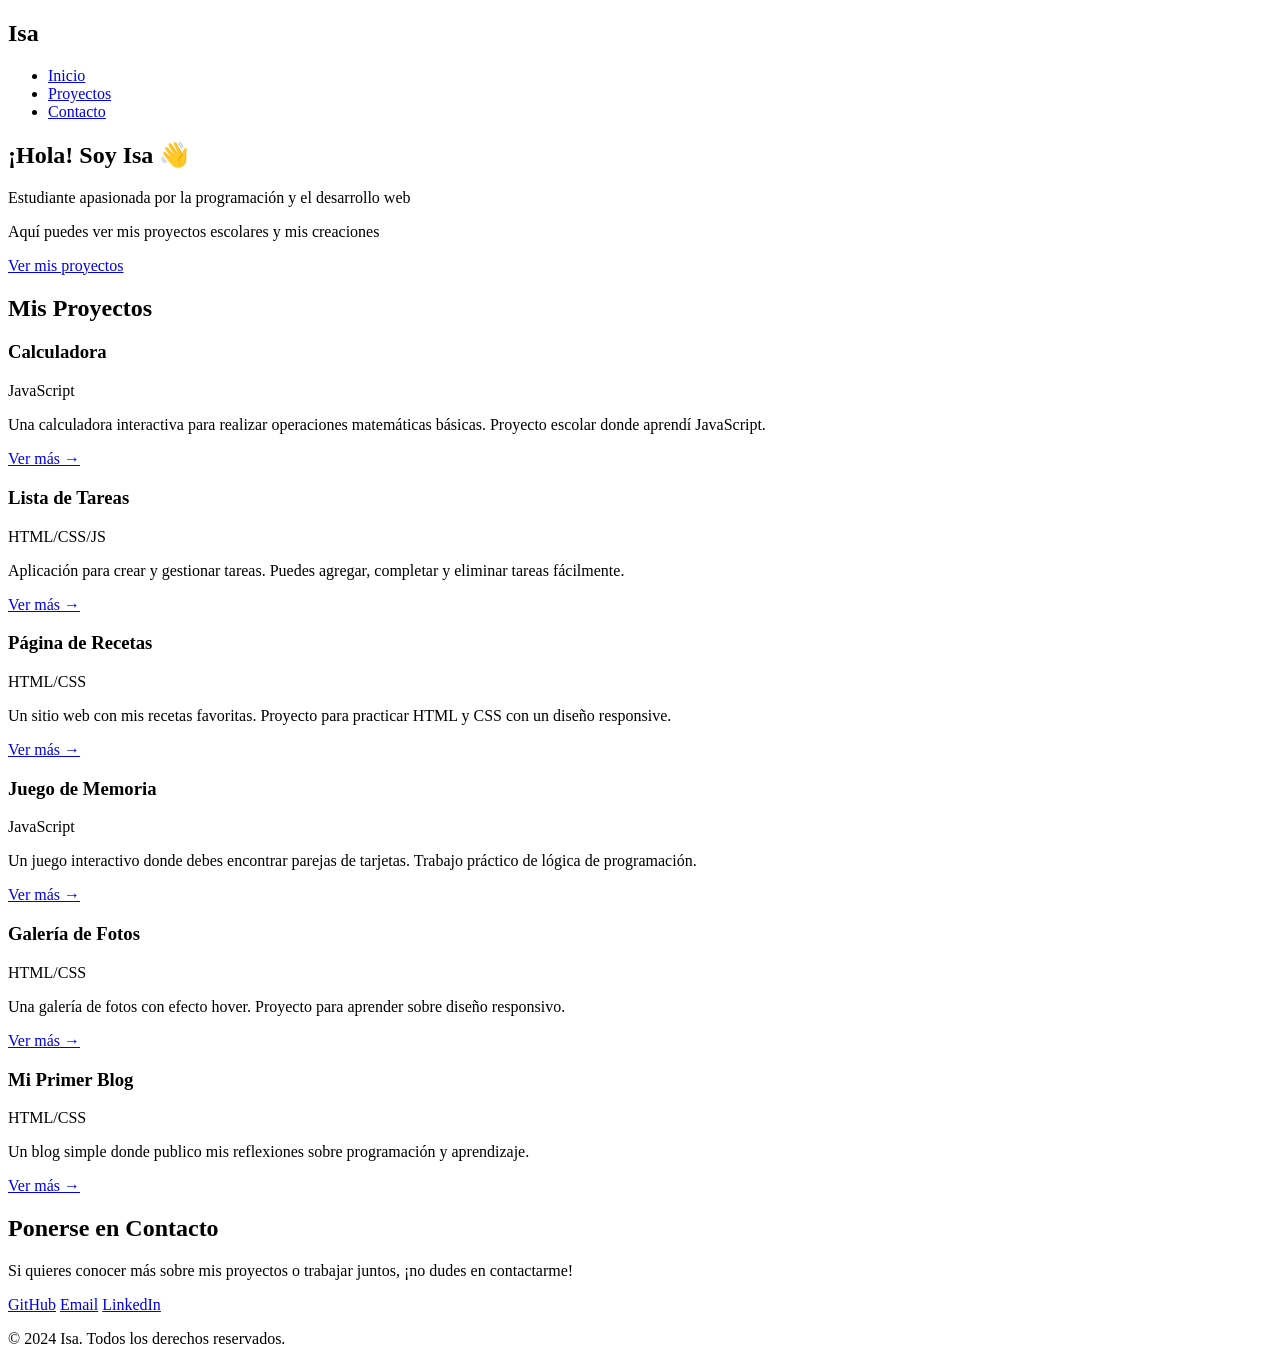
==== index.html @ b8b223f0 "Crear página principal del portafolio" ====
<!DOCTYPE html>
<html lang="es">
<head>
    <meta charset="UTF-8">
    <meta name="viewport" content="width=device-width, initial-scale=1.0">
    <title>Portafolio de Isa</title>
    <link rel="stylesheet" href="style.css">
</head>
<body>
    <!-- Navegación -->
    <nav class="navbar">
        <div class="container">
            <h1 class="logo">Isa</h1>
            <ul class="nav-links">
                <li><a href="#inicio">Inicio</a></li>
                <li><a href="#proyectos">Proyectos</a></li>
                <li><a href="#contacto">Contacto</a></li>
            </ul>
        </div>
    </nav>

    <!-- Sección de Inicio -->
    <section id="inicio" class="hero">
        <div class="container">
            <div class="hero-content">
                <h1>¡Hola! Soy Isa 👋</h1>
                <p>Estudiante apasionada por la programación y el desarrollo web</p>
                <p class="subtitle">Aquí puedes ver mis proyectos escolares y mis creaciones</p>
                <a href="#proyectos" class="btn">Ver mis proyectos</a>
            </div>
        </div>
    </section>

    <!-- Sección de Proyectos -->
    <section id="proyectos" class="proyectos">
        <div class="container">
            <h2>Mis Proyectos</h2>
            
            <div class="proyectos-grid">
                <!-- Proyecto 1 -->
                <div class="proyecto-card">
                    <div class="proyecto-header">
                        <h3>Calculadora</h3>
                        <span class="tag">JavaScript</span>
                    </div>
                    <p>Una calculadora interactiva para realizar operaciones matemáticas básicas. Proyecto escolar donde aprendí JavaScript.</p>
                    <div class="proyecto-footer">
                        <a href="#" class="link">Ver más →</a>
                    </div>
                </div>

                <!-- Proyecto 2 -->
                <div class="proyecto-card">
                    <div class="proyecto-header">
                        <h3>Lista de Tareas</h3>
                        <span class="tag">HTML/CSS/JS</span>
                    </div>
                    <p>Aplicación para crear y gestionar tareas. Puedes agregar, completar y eliminar tareas fácilmente.</p>
                    <div class="proyecto-footer">
                        <a href="#" class="link">Ver más →</a>
                    </div>
                </div>

                <!-- Proyecto 3 -->
                <div class="proyecto-card">
                    <div class="proyecto-header">
                        <h3>Página de Recetas</h3>
                        <span class="tag">HTML/CSS</span>
                    </div>
                    <p>Un sitio web con mis recetas favoritas. Proyecto para practicar HTML y CSS con un diseño responsive.</p>
                    <div class="proyecto-footer">
                        <a href="#" class="link">Ver más →</a>
                    </div>
                </div>

                <!-- Proyecto 4 -->
                <div class="proyecto-card">
                    <div class="proyecto-header">
                        <h3>Juego de Memoria</h3>
                        <span class="tag">JavaScript</span>
                    </div>
                    <p>Un juego interactivo donde debes encontrar parejas de tarjetas. Trabajo práctico de lógica de programación.</p>
                    <div class="proyecto-footer">
                        <a href="#" class="link">Ver más →</a>
                    </div>
                </div>

                <!-- Proyecto 5 -->
                <div class="proyecto-card">
                    <div class="proyecto-header">
                        <h3>Galería de Fotos</h3>
                        <span class="tag">HTML/CSS</span>
                    </div>
                    <p>Una galería de fotos con efecto hover. Proyecto para aprender sobre diseño responsivo.</p>
                    <div class="proyecto-footer">
                        <a href="#" class="link">Ver más →</a>
                    </div>
                </div>

                <!-- Proyecto 6 -->
                <div class="proyecto-card">
                    <div class="proyecto-header">
                        <h3>Mi Primer Blog</h3>
                        <span class="tag">HTML/CSS</span>
                    </div>
                    <p>Un blog simple donde publico mis reflexiones sobre programación y aprendizaje.</p>
                    <div class="proyecto-footer">
                        <a href="#" class="link">Ver más →</a>
                    </div>
                </div>
            </div>
        </div>
    </section>

    <!-- Sección de Contacto -->
    <section id="contacto" class="contacto">
        <div class="container">
            <h2>Ponerse en Contacto</h2>
            <p>Si quieres conocer más sobre mis proyectos o trabajar juntos, ¡no dudes en contactarme!</p>
            
            <div class="contacto-links">
                <a href="https://github.com/imchabela123-gif" class="contacto-btn" target="_blank">GitHub</a>
                <a href="mailto:tu-email@example.com" class="contacto-btn">Email</a>
                <a href="#" class="contacto-btn">LinkedIn</a>
            </div>
        </div>
    </section>

    <!-- Footer -->
    <footer class="footer">
        <div class="container">
            <p>&copy; 2024 Isa. Todos los derechos reservados.</p>
        </div>
    </footer>
</body>
</html>
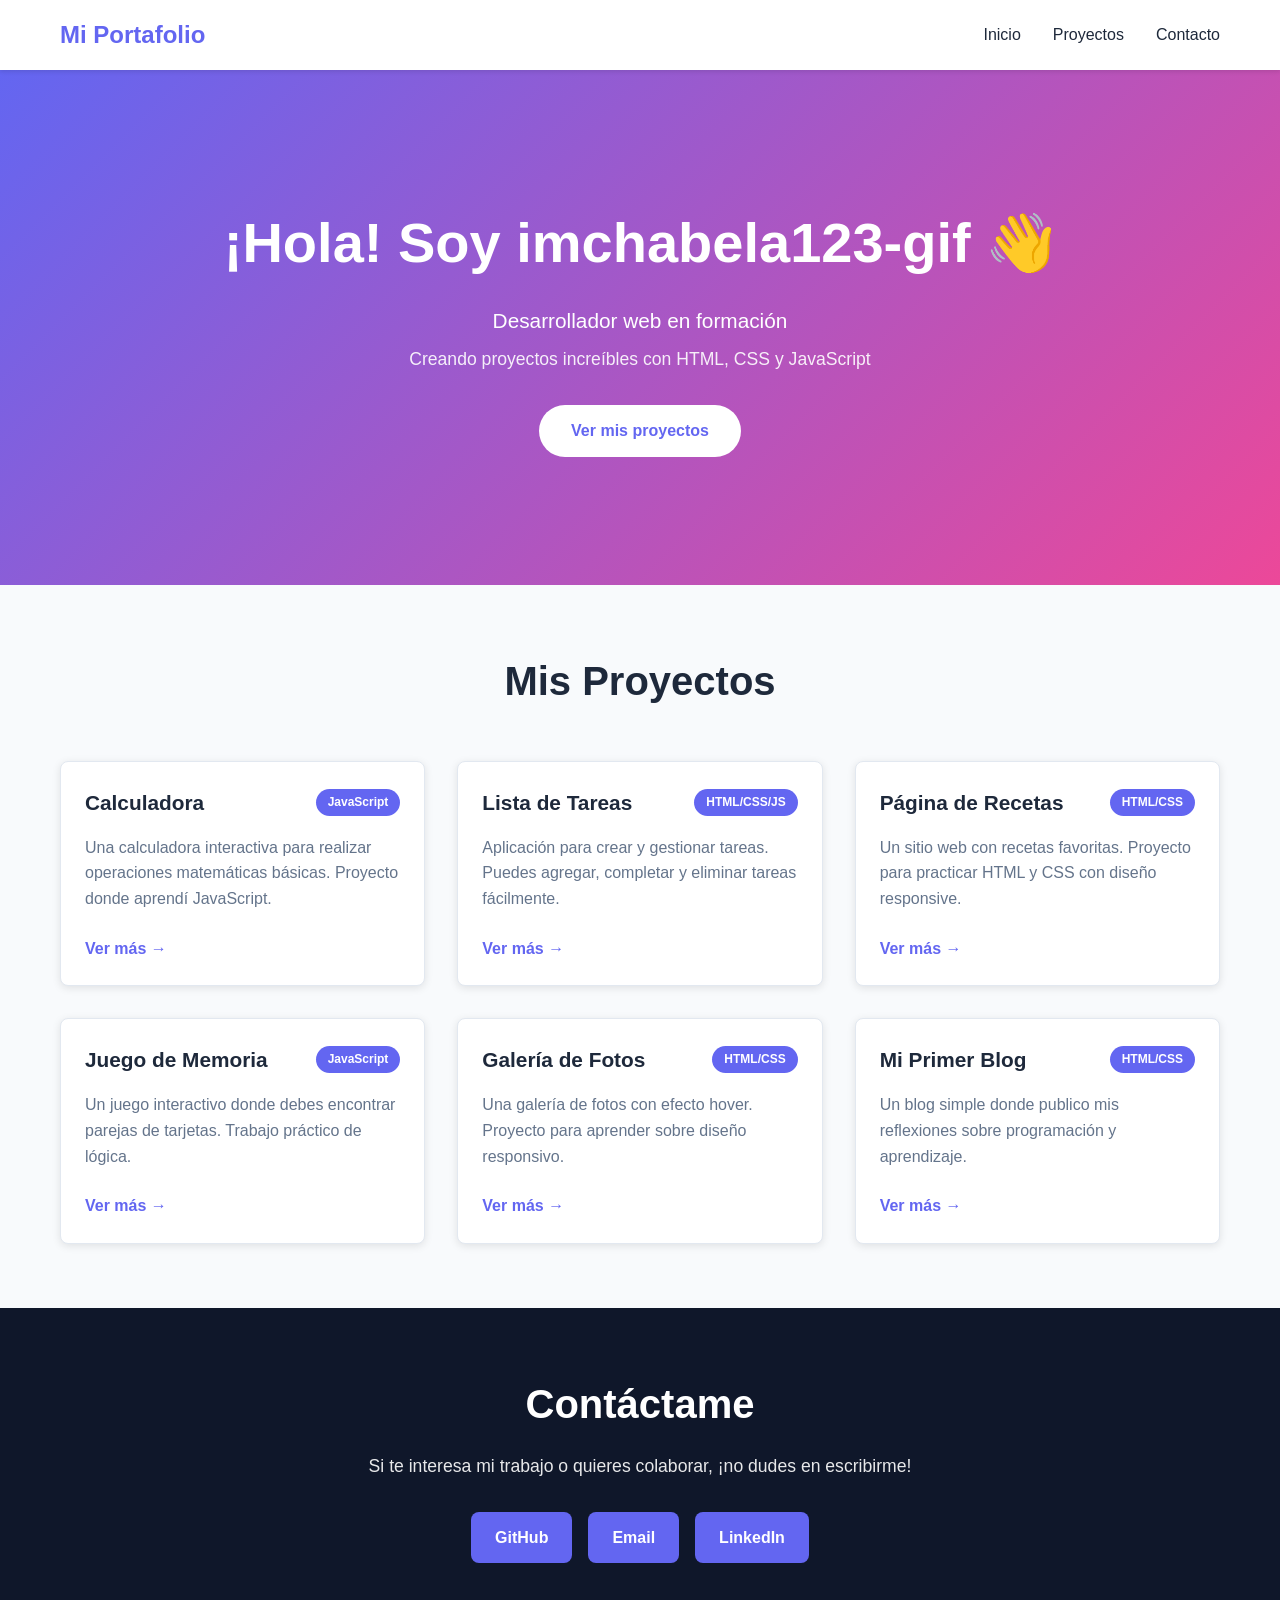
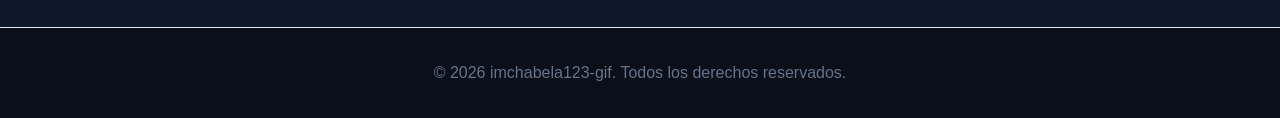
==== commit 9b76d6a0: "Crear index.html con estilos integrados" ====
--- a/index.html
+++ b/index.html
@@ -3,15 +3,287 @@
 <head>
     <meta charset="UTF-8">
     <meta name="viewport" content="width=device-width, initial-scale=1.0">
-    <title>Portafolio de Isa</title>
-    <link rel="stylesheet" href="style.css">
+    <title>Mi Portafolio - imchabela123-gif</title>
+    <style>
+        * {
+            margin: 0;
+            padding: 0;
+            box-sizing: border-box;
+        }
+
+        body {
+            font-family: 'Segoe UI', Tahoma, Geneva, Verdana, sans-serif;
+            line-height: 1.6;
+            color: #1e293b;
+        }
+
+        .container {
+            max-width: 1200px;
+            margin: 0 auto;
+            padding: 0 20px;
+        }
+
+        /* Navegación */
+        nav {
+            background: white;
+            padding: 1rem 0;
+            position: sticky;
+            top: 0;
+            box-shadow: 0 2px 4px rgba(0,0,0,0.1);
+            z-index: 100;
+        }
+
+        nav .container {
+            display: flex;
+            justify-content: space-between;
+            align-items: center;
+        }
+
+        .logo {
+            font-size: 1.5rem;
+            font-weight: bold;
+            color: #6366f1;
+        }
+
+        nav ul {
+            display: flex;
+            list-style: none;
+            gap: 2rem;
+        }
+
+        nav a {
+            text-decoration: none;
+            color: #1e293b;
+            font-weight: 500;
+            transition: color 0.3s;
+        }
+
+        nav a:hover {
+            color: #6366f1;
+        }
+
+        /* Hero */
+        .hero {
+            background: linear-gradient(135deg, #6366f1, #ec4899);
+            color: white;
+            padding: 8rem 0;
+            text-align: center;
+        }
+
+        .hero h1 {
+            font-size: 3.5rem;
+            margin-bottom: 1rem;
+        }
+
+        .hero p {
+            font-size: 1.3rem;
+            margin-bottom: 0.5rem;
+        }
+
+        .hero .subtitle {
+            font-size: 1.1rem;
+            opacity: 0.9;
+            margin-bottom: 2rem;
+        }
+
+        .btn {
+            display: inline-block;
+            background: white;
+            color: #6366f1;
+            padding: 0.8rem 2rem;
+            border-radius: 50px;
+            text-decoration: none;
+            font-weight: bold;
+            transition: all 0.3s;
+        }
+
+        .btn:hover {
+            transform: translateY(-2px);
+            box-shadow: 0 6px 20px rgba(0,0,0,0.3);
+        }
+
+        /* Proyectos */
+        .projects {
+            padding: 4rem 0;
+            background: #f8fafc;
+        }
+
+        .projects h2 {
+            font-size: 2.5rem;
+            text-align: center;
+            margin-bottom: 3rem;
+            color: #1e293b;
+        }
+
+        .grid {
+            display: grid;
+            grid-template-columns: repeat(auto-fit, minmax(300px, 1fr));
+            gap: 2rem;
+        }
+
+        .card {
+            background: white;
+            border-radius: 8px;
+            padding: 1.5rem;
+            box-shadow: 0 2px 8px rgba(0,0,0,0.1);
+            border: 1px solid #e2e8f0;
+            transition: all 0.3s;
+        }
+
+        .card:hover {
+            transform: translateY(-5px);
+            box-shadow: 0 8px 16px rgba(0,0,0,0.15);
+        }
+
+        .card-header {
+            display: flex;
+            justify-content: space-between;
+            align-items: center;
+            margin-bottom: 1rem;
+        }
+
+        .card h3 {
+            font-size: 1.3rem;
+            color: #1e293b;
+        }
+
+        .tag {
+            background: #6366f1;
+            color: white;
+            padding: 0.25rem 0.75rem;
+            border-radius: 20px;
+            font-size: 0.75rem;
+            font-weight: bold;
+        }
+
+        .card p {
+            color: #64748b;
+            margin-bottom: 1.5rem;
+            line-height: 1.6;
+        }
+
+        .card a {
+            color: #6366f1;
+            text-decoration: none;
+            font-weight: bold;
+            transition: color 0.3s;
+        }
+
+        .card a:hover {
+            color: #ec4899;
+        }
+
+        /* Contacto */
+        .contact {
+            background: #0f172a;
+            color: white;
+            padding: 4rem 0;
+            text-align: center;
+        }
+
+        .contact h2 {
+            font-size: 2.5rem;
+            margin-bottom: 1rem;
+        }
+
+        .contact p {
+            font-size: 1.1rem;
+            margin-bottom: 2rem;
+            opacity: 0.9;
+        }
+
+        .contact-links {
+            display: flex;
+            justify-content: center;
+            gap: 1rem;
+            flex-wrap: wrap;
+        }
+
+        .contact-btn {
+            background: #6366f1;
+            color: white;
+            padding: 0.8rem 1.5rem;
+            border-radius: 8px;
+            text-decoration: none;
+            font-weight: bold;
+            transition: all 0.3s;
+        }
+
+        .contact-btn:hover {
+            background: #ec4899;
+            transform: translateY(-2px);
+        }
+
+        /* Footer */
+        footer {
+            background: #0a0f1a;
+            color: #64748b;
+            text-align: center;
+            padding: 2rem 0;
+            border-top: 1px solid #e2e8f0;
+        }
+
+        /* Responsive */
+        @media (max-width: 768px) {
+            nav ul {
+                gap: 1rem;
+                font-size: 0.9rem;
+            }
+
+            .hero h1 {
+                font-size: 2rem;
+            }
+
+            .hero p {
+                font-size: 1rem;
+            }
+
+            .projects h2,
+            .contact h2 {
+                font-size: 2rem;
+            }
+
+            .grid {
+                grid-template-columns: 1fr;
+            }
+
+            .contact-links {
+                flex-direction: column;
+            }
+
+            .contact-btn {
+                width: 100%;
+            }
+        }
+
+        @media (max-width: 480px) {
+            nav .container {
+                flex-direction: column;
+                gap: 1rem;
+            }
+
+            nav ul {
+                flex-direction: column;
+                gap: 0.5rem;
+                text-align: center;
+            }
+
+            .hero {
+                padding: 4rem 0;
+            }
+
+            .hero h1 {
+                font-size: 1.5rem;
+            }
+        }
+    </style>
 </head>
 <body>
     <!-- Navegación -->
-    <nav class="navbar">
-        <div class="container">
-            <h1 class="logo">Isa</h1>
-            <ul class="nav-links">
+    <nav>
+        <div class="container">
+            <div class="logo">Mi Portafolio</div>
+            <ul>
                 <li><a href="#inicio">Inicio</a></li>
                 <li><a href="#proyectos">Proyectos</a></li>
                 <li><a href="#contacto">Contacto</a></li>
@@ -19,118 +291,96 @@
         </div>
     </nav>
 
-    <!-- Sección de Inicio -->
+    <!-- Hero -->
     <section id="inicio" class="hero">
         <div class="container">
-            <div class="hero-content">
-                <h1>¡Hola! Soy Isa 👋</h1>
-                <p>Estudiante apasionada por la programación y el desarrollo web</p>
-                <p class="subtitle">Aquí puedes ver mis proyectos escolares y mis creaciones</p>
-                <a href="#proyectos" class="btn">Ver mis proyectos</a>
-            </div>
+            <h1>¡Hola! Soy imchabela123-gif 👋</h1>
+            <p>Desarrollador web en formación</p>
+            <p class="subtitle">Creando proyectos increíbles con HTML, CSS y JavaScript</p>
+            <a href="#proyectos" class="btn">Ver mis proyectos</a>
         </div>
     </section>
 
-    <!-- Sección de Proyectos -->
-    <section id="proyectos" class="proyectos">
+    <!-- Proyectos -->
+    <section id="proyectos" class="projects">
         <div class="container">
             <h2>Mis Proyectos</h2>
-            
-            <div class="proyectos-grid">
-                <!-- Proyecto 1 -->
-                <div class="proyecto-card">
-                    <div class="proyecto-header">
+            <div class="grid">
+                <div class="card">
+                    <div class="card-header">
                         <h3>Calculadora</h3>
                         <span class="tag">JavaScript</span>
                     </div>
-                    <p>Una calculadora interactiva para realizar operaciones matemáticas básicas. Proyecto escolar donde aprendí JavaScript.</p>
-                    <div class="proyecto-footer">
-                        <a href="#" class="link">Ver más →</a>
-                    </div>
-                </div>
-
-                <!-- Proyecto 2 -->
-                <div class="proyecto-card">
-                    <div class="proyecto-header">
+                    <p>Una calculadora interactiva para realizar operaciones matemáticas básicas. Proyecto donde aprendí JavaScript.</p>
+                    <a href="#">Ver más →</a>
+                </div>
+
+                <div class="card">
+                    <div class="card-header">
                         <h3>Lista de Tareas</h3>
                         <span class="tag">HTML/CSS/JS</span>
                     </div>
                     <p>Aplicación para crear y gestionar tareas. Puedes agregar, completar y eliminar tareas fácilmente.</p>
-                    <div class="proyecto-footer">
-                        <a href="#" class="link">Ver más →</a>
-                    </div>
-                </div>
-
-                <!-- Proyecto 3 -->
-                <div class="proyecto-card">
-                    <div class="proyecto-header">
+                    <a href="#">Ver más →</a>
+                </div>
+
+                <div class="card">
+                    <div class="card-header">
                         <h3>Página de Recetas</h3>
                         <span class="tag">HTML/CSS</span>
                     </div>
-                    <p>Un sitio web con mis recetas favoritas. Proyecto para practicar HTML y CSS con un diseño responsive.</p>
-                    <div class="proyecto-footer">
-                        <a href="#" class="link">Ver más →</a>
-                    </div>
-                </div>
-
-                <!-- Proyecto 4 -->
-                <div class="proyecto-card">
-                    <div class="proyecto-header">
+                    <p>Un sitio web con recetas favoritas. Proyecto para practicar HTML y CSS con diseño responsive.</p>
+                    <a href="#">Ver más →</a>
+                </div>
+
+                <div class="card">
+                    <div class="card-header">
                         <h3>Juego de Memoria</h3>
                         <span class="tag">JavaScript</span>
                     </div>
-                    <p>Un juego interactivo donde debes encontrar parejas de tarjetas. Trabajo práctico de lógica de programación.</p>
-                    <div class="proyecto-footer">
-                        <a href="#" class="link">Ver más →</a>
-                    </div>
-                </div>
-
-                <!-- Proyecto 5 -->
-                <div class="proyecto-card">
-                    <div class="proyecto-header">
+                    <p>Un juego interactivo donde debes encontrar parejas de tarjetas. Trabajo práctico de lógica.</p>
+                    <a href="#">Ver más →</a>
+                </div>
+
+                <div class="card">
+                    <div class="card-header">
                         <h3>Galería de Fotos</h3>
                         <span class="tag">HTML/CSS</span>
                     </div>
                     <p>Una galería de fotos con efecto hover. Proyecto para aprender sobre diseño responsivo.</p>
-                    <div class="proyecto-footer">
-                        <a href="#" class="link">Ver más →</a>
-                    </div>
-                </div>
-
-                <!-- Proyecto 6 -->
-                <div class="proyecto-card">
-                    <div class="proyecto-header">
+                    <a href="#">Ver más →</a>
+                </div>
+
+                <div class="card">
+                    <div class="card-header">
                         <h3>Mi Primer Blog</h3>
                         <span class="tag">HTML/CSS</span>
                     </div>
                     <p>Un blog simple donde publico mis reflexiones sobre programación y aprendizaje.</p>
-                    <div class="proyecto-footer">
-                        <a href="#" class="link">Ver más →</a>
-                    </div>
+                    <a href="#">Ver más →</a>
                 </div>
             </div>
         </div>
     </section>
 
-    <!-- Sección de Contacto -->
-    <section id="contacto" class="contacto">
-        <div class="container">
-            <h2>Ponerse en Contacto</h2>
-            <p>Si quieres conocer más sobre mis proyectos o trabajar juntos, ¡no dudes en contactarme!</p>
-            
-            <div class="contacto-links">
-                <a href="https://github.com/imchabela123-gif" class="contacto-btn" target="_blank">GitHub</a>
-                <a href="mailto:tu-email@example.com" class="contacto-btn">Email</a>
-                <a href="#" class="contacto-btn">LinkedIn</a>
+    <!-- Contacto -->
+    <section id="contacto" class="contact">
+        <div class="container">
+            <h2>Contáctame</h2>
+            <p>Si te interesa mi trabajo o quieres colaborar, ¡no dudes en escribirme!</p>
+            <div class="contact-links">
+                <a href="https://github.com/imchabela123-gif" target="_blank" class="contact-btn">GitHub</a>
+                <a href="mailto:tu-email@example.com" class="contact-btn">Email</a>
+                <a href="#" class="contact-btn">LinkedIn</a>
             </div>
         </div>
     </section>
 
     <!-- Footer -->
-    <footer class="footer">
-        <div class="container">
-            <p>&copy; 2024 Isa. Todos los derechos reservados.</p>
+    <footer>
+        <div class="container">
+            <p>&copy; 2026 imchabela123-gif. Todos los derechos reservados.</p>
         </div>
     </footer>
 </body>
-</html>+</html>
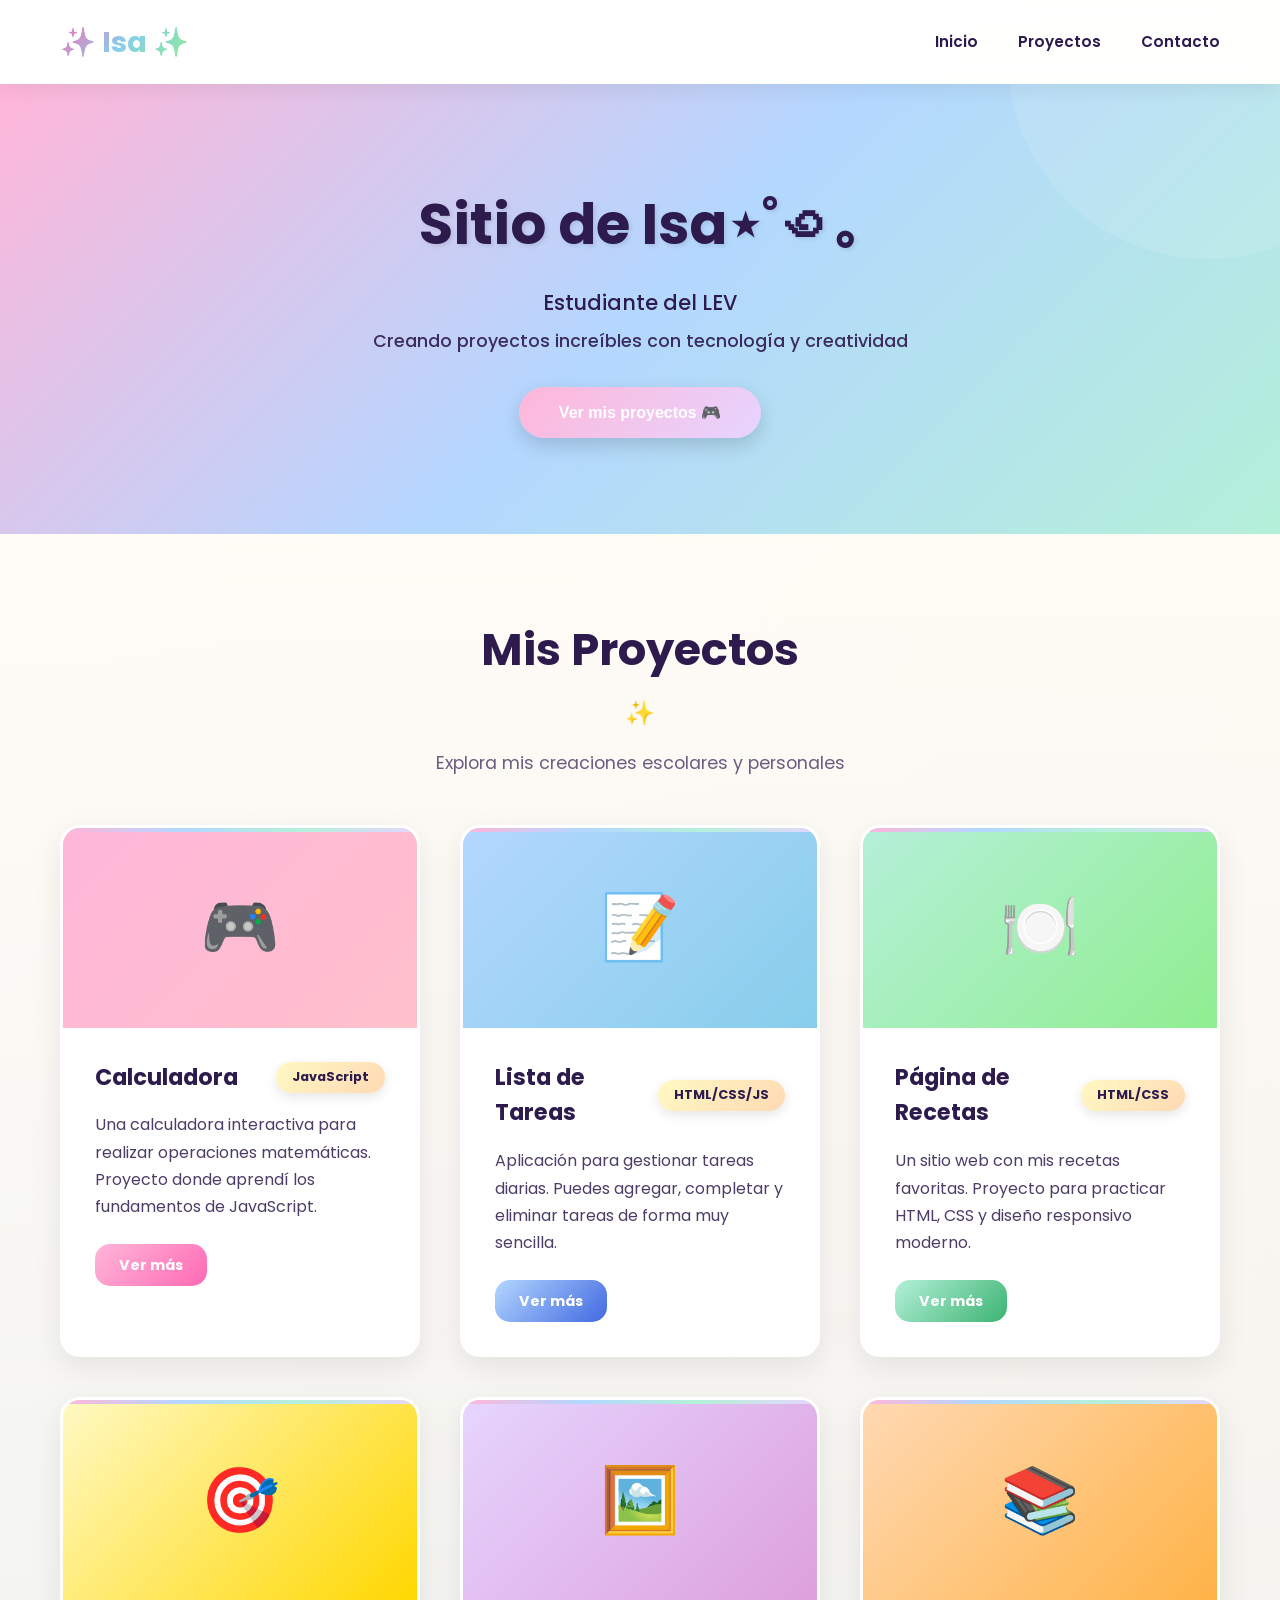
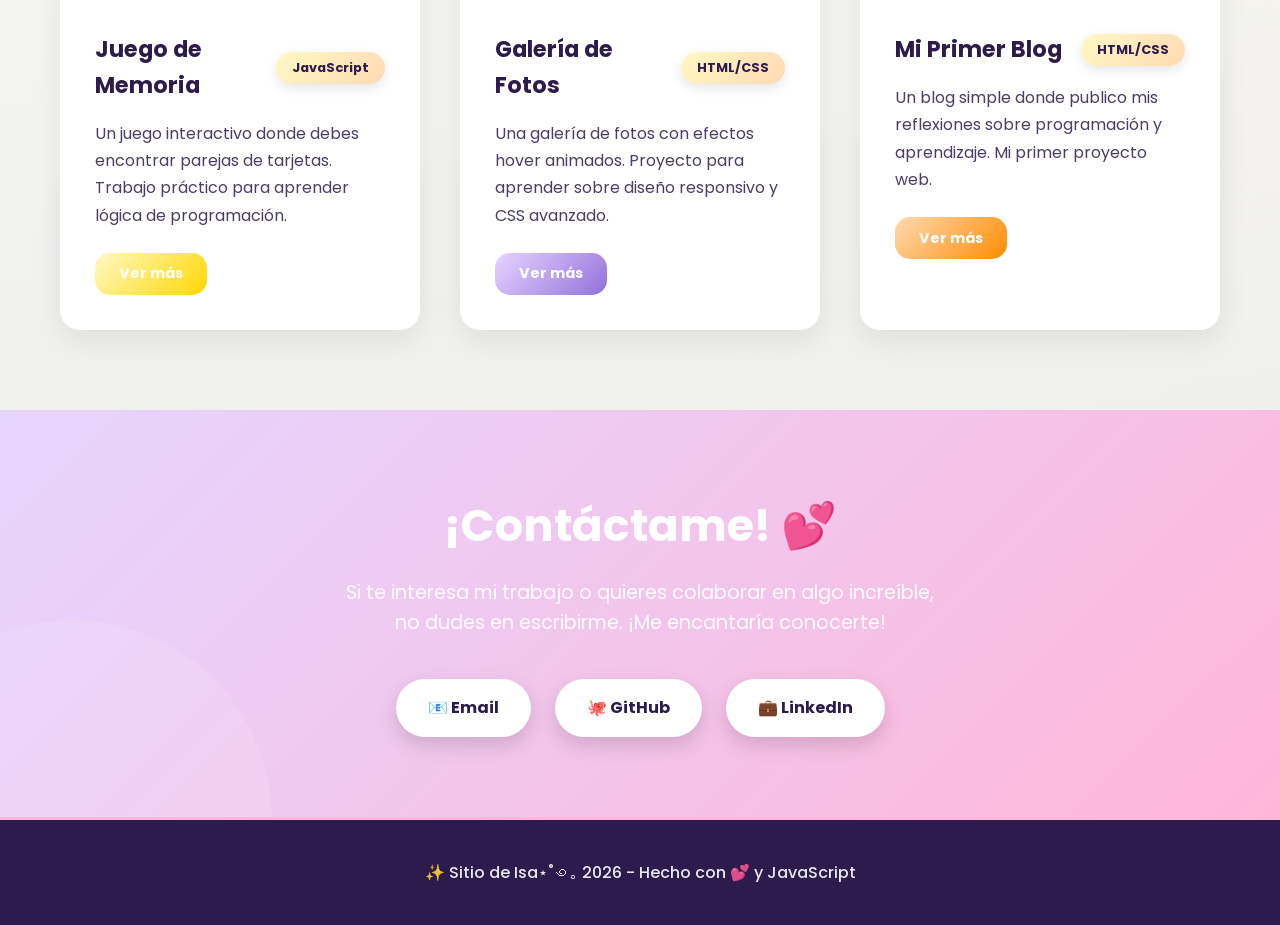
==== commit 456c6651: "Personalizar portafolio con colores pasteles, más interactividad y contenido de Isa" ====
--- a/index.html
+++ b/index.html
@@ -3,18 +3,33 @@
 <head>
     <meta charset="UTF-8">
     <meta name="viewport" content="width=device-width, initial-scale=1.0">
-    <title>Mi Portafolio - imchabela123-gif</title>
+    <title>Sitio de Isa⋆˚꩜｡</title>
     <style>
+        @import url('https://fonts.googleapis.com/css2?family=Poppins:wght@300;400;600;700&display=swap');
+
         * {
             margin: 0;
             padding: 0;
             box-sizing: border-box;
         }
 
+        :root {
+            --rose: #FFB6D9;
+            --blue: #B4D7FF;
+            --mint: #B4F0D9;
+            --yellow: #FFF9C4;
+            --lavender: #E6D5FF;
+            --peach: #FFD9B3;
+            --cream: #FFFAF0;
+            --dark: #2D1B4E;
+        }
+
         body {
-            font-family: 'Segoe UI', Tahoma, Geneva, Verdana, sans-serif;
+            font-family: 'Poppins', sans-serif;
             line-height: 1.6;
-            color: #1e293b;
+            color: var(--dark);
+            background: linear-gradient(135deg, var(--cream) 0%, #FFF5E6 100%);
+            overflow-x: hidden;
         }
 
         .container {
@@ -25,11 +40,12 @@
 
         /* Navegación */
         nav {
-            background: white;
-            padding: 1rem 0;
+            background: rgba(255, 255, 255, 0.95);
+            backdrop-filter: blur(10px);
+            padding: 1.2rem 0;
             position: sticky;
             top: 0;
-            box-shadow: 0 2px 4px rgba(0,0,0,0.1);
+            box-shadow: 0 4px 20px rgba(0, 0, 0, 0.08);
             z-index: 100;
         }
 
@@ -40,99 +56,216 @@
         }
 
         .logo {
-            font-size: 1.5rem;
-            font-weight: bold;
-            color: #6366f1;
+            font-size: 1.8rem;
+            font-weight: 700;
+            background: linear-gradient(135deg, #FF69B4, #87CEEB, #90EE90);
+            -webkit-background-clip: text;
+            -webkit-text-fill-color: transparent;
+            background-clip: text;
+            animation: float 3s ease-in-out infinite;
+        }
+
+        @keyframes float {
+            0%, 100% { transform: translateY(0px); }
+            50% { transform: translateY(-8px); }
         }
 
         nav ul {
             display: flex;
             list-style: none;
-            gap: 2rem;
+            gap: 2.5rem;
         }
 
         nav a {
             text-decoration: none;
-            color: #1e293b;
-            font-weight: 500;
-            transition: color 0.3s;
-        }
-
-        nav a:hover {
-            color: #6366f1;
+            color: var(--dark);
+            font-weight: 600;
+            font-size: 0.95rem;
+            position: relative;
+            transition: all 0.3s ease;
+        }
+
+        nav a::after {
+            content: '';
+            position: absolute;
+            bottom: -5px;
+            left: 0;
+            width: 0;
+            height: 3px;
+            background: linear-gradient(90deg, var(--rose), var(--lavender));
+            transition: width 0.3s ease;
+        }
+
+        nav a:hover::after {
+            width: 100%;
         }
 
         /* Hero */
         .hero {
-            background: linear-gradient(135deg, #6366f1, #ec4899);
-            color: white;
-            padding: 8rem 0;
+            background: linear-gradient(135deg, var(--rose) 0%, var(--blue) 50%, var(--mint) 100%);
+            color: var(--dark);
+            padding: 6rem 0;
             text-align: center;
+            position: relative;
+            overflow: hidden;
+        }
+
+        .hero::before {
+            content: '';
+            position: absolute;
+            top: -50%;
+            right: -10%;
+            width: 400px;
+            height: 400px;
+            background: rgba(255, 255, 255, 0.1);
+            border-radius: 50%;
+            animation: blob 8s infinite;
+        }
+
+        @keyframes blob {
+            0%, 100% { transform: translate(0, 0) scale(1); }
+            25% { transform: translate(20px, -50px) scale(1.1); }
+            50% { transform: translate(-20px, -100px) scale(0.9); }
+            75% { transform: translate(50px, -30px) scale(1.05); }
+        }
+
+        .hero .container {
+            position: relative;
+            z-index: 2;
         }
 
         .hero h1 {
             font-size: 3.5rem;
             margin-bottom: 1rem;
+            font-weight: 700;
+            text-shadow: 2px 2px 4px rgba(0, 0, 0, 0.1);
+            animation: slideDown 0.8s ease;
+        }
+
+        @keyframes slideDown {
+            from { opacity: 0; transform: translateY(-30px); }
+            to { opacity: 1; transform: translateY(0); }
         }
 
         .hero p {
             font-size: 1.3rem;
             margin-bottom: 0.5rem;
+            font-weight: 500;
         }
 
         .hero .subtitle {
             font-size: 1.1rem;
+            margin-bottom: 2rem;
             opacity: 0.9;
-            margin-bottom: 2rem;
         }
 
         .btn {
             display: inline-block;
-            background: white;
-            color: #6366f1;
-            padding: 0.8rem 2rem;
+            background: linear-gradient(135deg, var(--rose), var(--lavender));
+            color: white;
+            padding: 1rem 2.5rem;
             border-radius: 50px;
             text-decoration: none;
-            font-weight: bold;
-            transition: all 0.3s;
+            font-weight: 700;
+            transition: all 0.3s ease;
+            box-shadow: 0 8px 20px rgba(0, 0, 0, 0.15);
+            border: none;
+            cursor: pointer;
+            font-size: 1rem;
         }
 
         .btn:hover {
+            transform: translateY(-4px);
+            box-shadow: 0 12px 30px rgba(0, 0, 0, 0.25);
+        }
+
+        .btn:active {
             transform: translateY(-2px);
-            box-shadow: 0 6px 20px rgba(0,0,0,0.3);
         }
 
         /* Proyectos */
         .projects {
-            padding: 4rem 0;
-            background: #f8fafc;
-        }
-
-        .projects h2 {
-            font-size: 2.5rem;
+            padding: 5rem 0;
+            background: linear-gradient(180deg, rgba(255, 255, 255, 0.5), rgba(180, 215, 255, 0.2));
+        }
+
+        .section-title {
+            font-size: 2.8rem;
             text-align: center;
+            margin-bottom: 1rem;
+            color: var(--dark);
+            font-weight: 700;
+            position: relative;
+        }
+
+        .section-title::after {
+            content: '✨';
+            display: block;
+            font-size: 1.5rem;
+            margin-top: 0.5rem;
+        }
+
+        .section-subtitle {
+            text-align: center;
+            color: var(--dark);
+            opacity: 0.7;
             margin-bottom: 3rem;
-            color: #1e293b;
+            font-size: 1.1rem;
         }
 
         .grid {
             display: grid;
-            grid-template-columns: repeat(auto-fit, minmax(300px, 1fr));
-            gap: 2rem;
+            grid-template-columns: repeat(auto-fit, minmax(320px, 1fr));
+            gap: 2.5rem;
         }
 
         .card {
             background: white;
-            border-radius: 8px;
-            padding: 1.5rem;
-            box-shadow: 0 2px 8px rgba(0,0,0,0.1);
-            border: 1px solid #e2e8f0;
-            transition: all 0.3s;
+            border-radius: 20px;
+            padding: 0;
+            overflow: hidden;
+            box-shadow: 0 10px 30px rgba(0, 0, 0, 0.08);
+            border: 3px solid rgba(255, 255, 255, 0.8);
+            transition: all 0.4s cubic-bezier(0.175, 0.885, 0.32, 1.275);
+            position: relative;
+        }
+
+        .card::before {
+            content: '';
+            position: absolute;
+            top: 0;
+            left: 0;
+            right: 0;
+            height: 4px;
+            background: linear-gradient(90deg, var(--rose), var(--blue), var(--mint), var(--lavender));
+            z-index: 10;
         }
 
         .card:hover {
-            transform: translateY(-5px);
-            box-shadow: 0 8px 16px rgba(0,0,0,0.15);
+            transform: translateY(-12px) scale(1.02);
+            box-shadow: 0 20px 50px rgba(0, 0, 0, 0.15);
+        }
+
+        .card-image {
+            width: 100%;
+            height: 200px;
+            background: linear-gradient(135deg, var(--rose), var(--blue));
+            display: flex;
+            align-items: center;
+            justify-content: center;
+            font-size: 4rem;
+            overflow: hidden;
+            position: relative;
+        }
+
+        .card-image img {
+            width: 100%;
+            height: 100%;
+            object-fit: cover;
+        }
+
+        .card-content {
+            padding: 2rem;
         }
 
         .card-header {
@@ -143,103 +276,152 @@
         }
 
         .card h3 {
-            font-size: 1.3rem;
-            color: #1e293b;
+            font-size: 1.4rem;
+            color: var(--dark);
+            margin: 0;
         }
 
         .tag {
-            background: #6366f1;
+            background: linear-gradient(135deg, var(--yellow), var(--peach));
+            color: var(--dark);
+            padding: 0.35rem 1rem;
+            border-radius: 25px;
+            font-size: 0.8rem;
+            font-weight: 700;
+            box-shadow: 0 4px 12px rgba(0, 0, 0, 0.1);
+        }
+
+        .card p {
+            color: var(--dark);
+            margin-bottom: 1.5rem;
+            line-height: 1.7;
+            opacity: 0.85;
+        }
+
+        .card-footer {
+            display: flex;
+            gap: 1rem;
+        }
+
+        .card a {
             color: white;
-            padding: 0.25rem 0.75rem;
-            border-radius: 20px;
-            font-size: 0.75rem;
-            font-weight: bold;
-        }
-
-        .card p {
-            color: #64748b;
-            margin-bottom: 1.5rem;
-            line-height: 1.6;
-        }
-
-        .card a {
-            color: #6366f1;
             text-decoration: none;
-            font-weight: bold;
-            transition: color 0.3s;
+            font-weight: 700;
+            padding: 0.6rem 1.5rem;
+            border-radius: 15px;
+            background: linear-gradient(135deg, var(--mint), var(--blue));
+            transition: all 0.3s ease;
+            font-size: 0.9rem;
         }
 
         .card a:hover {
-            color: #ec4899;
+            transform: translateX(4px);
+            box-shadow: 0 6px 15px rgba(0, 0, 0, 0.15);
         }
 
         /* Contacto */
         .contact {
-            background: #0f172a;
+            background: linear-gradient(135deg, var(--lavender) 0%, var(--rose) 100%);
             color: white;
-            padding: 4rem 0;
+            padding: 5rem 0;
             text-align: center;
+            position: relative;
+            overflow: hidden;
+        }
+
+        .contact::after {
+            content: '';
+            position: absolute;
+            bottom: -50%;
+            left: -10%;
+            width: 400px;
+            height: 400px;
+            background: rgba(255, 255, 255, 0.1);
+            border-radius: 50%;
+            animation: blob-reverse 8s infinite;
+        }
+
+        @keyframes blob-reverse {
+            0%, 100% { transform: translate(0, 0) scale(1); }
+            25% { transform: translate(-30px, 40px) scale(1.1); }
+            50% { transform: translate(20px, 80px) scale(0.9); }
+            75% { transform: translate(-50px, 30px) scale(1.05); }
+        }
+
+        .contact .container {
+            position: relative;
+            z-index: 2;
         }
 
         .contact h2 {
-            font-size: 2.5rem;
+            font-size: 2.8rem;
             margin-bottom: 1rem;
-        }
-
-        .contact p {
-            font-size: 1.1rem;
-            margin-bottom: 2rem;
-            opacity: 0.9;
+            font-weight: 700;
+        }
+
+        .contact > .container > p {
+            font-size: 1.2rem;
+            margin-bottom: 2.5rem;
+            opacity: 0.95;
+            max-width: 600px;
+            margin-left: auto;
+            margin-right: auto;
         }
 
         .contact-links {
             display: flex;
             justify-content: center;
-            gap: 1rem;
+            gap: 1.5rem;
             flex-wrap: wrap;
         }
 
         .contact-btn {
-            background: #6366f1;
-            color: white;
-            padding: 0.8rem 1.5rem;
-            border-radius: 8px;
+            background: white;
+            color: var(--dark);
+            padding: 1rem 2rem;
+            border-radius: 30px;
             text-decoration: none;
-            font-weight: bold;
-            transition: all 0.3s;
+            font-weight: 700;
+            transition: all 0.3s ease;
+            box-shadow: 0 8px 20px rgba(0, 0, 0, 0.15);
+            font-size: 1rem;
         }
 
         .contact-btn:hover {
-            background: #ec4899;
-            transform: translateY(-2px);
+            transform: translateY(-4px) scale(1.05);
+            box-shadow: 0 12px 30px rgba(0, 0, 0, 0.25);
         }
 
         /* Footer */
         footer {
-            background: #0a0f1a;
-            color: #64748b;
+            background: var(--dark);
+            color: white;
             text-align: center;
-            padding: 2rem 0;
-            border-top: 1px solid #e2e8f0;
+            padding: 2.5rem 0;
+            border-top: 3px solid var(--rose);
+        }
+
+        footer p {
+            opacity: 0.9;
+            font-weight: 500;
         }
 
         /* Responsive */
         @media (max-width: 768px) {
             nav ul {
                 gap: 1rem;
-                font-size: 0.9rem;
+                font-size: 0.85rem;
             }
 
             .hero h1 {
-                font-size: 2rem;
+                font-size: 2.2rem;
             }
 
             .hero p {
-                font-size: 1rem;
-            }
-
-            .projects h2,
-            .contact h2 {
+                font-size: 1.1rem;
+            }
+
+            .section-title {
                 font-size: 2rem;
             }
 
@@ -264,25 +446,56 @@
 
             nav ul {
                 flex-direction: column;
-                gap: 0.5rem;
+                gap: 0.8rem;
                 text-align: center;
             }
 
             .hero {
-                padding: 4rem 0;
+                padding: 3rem 0;
             }
 
             .hero h1 {
-                font-size: 1.5rem;
-            }
-        }
+                font-size: 1.8rem;
+            }
+
+            .btn {
+                padding: 0.8rem 2rem;
+            }
+
+            .contact {
+                padding: 3rem 0;
+            }
+        }
+
+        /* Animaciones adicionales */
+        @keyframes fadeInUp {
+            from {
+                opacity: 0;
+                transform: translateY(30px);
+            }
+            to {
+                opacity: 1;
+                transform: translateY(0);
+            }
+        }
+
+        .card {
+            animation: fadeInUp 0.6s ease forwards;
+        }
+
+        .card:nth-child(1) { animation-delay: 0.1s; }
+        .card:nth-child(2) { animation-delay: 0.2s; }
+        .card:nth-child(3) { animation-delay: 0.3s; }
+        .card:nth-child(4) { animation-delay: 0.4s; }
+        .card:nth-child(5) { animation-delay: 0.5s; }
+        .card:nth-child(6) { animation-delay: 0.6s; }
     </style>
 </head>
 <body>
     <!-- Navegación -->
     <nav>
         <div class="container">
-            <div class="logo">Mi Portafolio</div>
+            <div class="logo">✨ Isa ✨</div>
             <ul>
                 <li><a href="#inicio">Inicio</a></li>
                 <li><a href="#proyectos">Proyectos</a></li>
@@ -294,70 +507,113 @@
     <!-- Hero -->
     <section id="inicio" class="hero">
         <div class="container">
-            <h1>¡Hola! Soy imchabela123-gif 👋</h1>
-            <p>Desarrollador web en formación</p>
-            <p class="subtitle">Creando proyectos increíbles con HTML, CSS y JavaScript</p>
-            <a href="#proyectos" class="btn">Ver mis proyectos</a>
+            <h1>Sitio de Isa⋆˚꩜｡</h1>
+            <p>Estudiante del LEV</p>
+            <p class="subtitle">Creando proyectos increíbles con tecnología y creatividad</p>
+            <button class="btn" onclick="document.getElementById('proyectos').scrollIntoView({behavior: 'smooth'})">Ver mis proyectos 🎮</button>
         </div>
     </section>
 
     <!-- Proyectos -->
     <section id="proyectos" class="projects">
         <div class="container">
-            <h2>Mis Proyectos</h2>
+            <h2 class="section-title">Mis Proyectos</h2>
+            <p class="section-subtitle">Explora mis creaciones escolares y personales</p>
             <div class="grid">
                 <div class="card">
-                    <div class="card-header">
-                        <h3>Calculadora</h3>
-                        <span class="tag">JavaScript</span>
-                    </div>
-                    <p>Una calculadora interactiva para realizar operaciones matemáticas básicas. Proyecto donde aprendí JavaScript.</p>
-                    <a href="#">Ver más →</a>
+                    <div class="card-image" style="background: linear-gradient(135deg, #FFB6D9, #FFC0CB);">
+                        🎮
+                    </div>
+                    <div class="card-content">
+                        <div class="card-header">
+                            <h3>Calculadora</h3>
+                            <span class="tag">JavaScript</span>
+                        </div>
+                        <p>Una calculadora interactiva para realizar operaciones matemáticas. Proyecto donde aprendí los fundamentos de JavaScript.</p>
+                        <div class="card-footer">
+                            <a href="#" style="background: linear-gradient(135deg, #FFB6D9, #FF69B4);">Ver más</a>
+                        </div>
+                    </div>
                 </div>
 
                 <div class="card">
-                    <div class="card-header">
-                        <h3>Lista de Tareas</h3>
-                        <span class="tag">HTML/CSS/JS</span>
-                    </div>
-                    <p>Aplicación para crear y gestionar tareas. Puedes agregar, completar y eliminar tareas fácilmente.</p>
-                    <a href="#">Ver más →</a>
+                    <div class="card-image" style="background: linear-gradient(135deg, #B4D7FF, #87CEEB);">
+                        📝
+                    </div>
+                    <div class="card-content">
+                        <div class="card-header">
+                            <h3>Lista de Tareas</h3>
+                            <span class="tag">HTML/CSS/JS</span>
+                        </div>
+                        <p>Aplicación para gestionar tareas diarias. Puedes agregar, completar y eliminar tareas de forma muy sencilla.</p>
+                        <div class="card-footer">
+                            <a href="#" style="background: linear-gradient(135deg, #B4D7FF, #4169E1);">Ver más</a>
+                        </div>
+                    </div>
                 </div>
 
                 <div class="card">
-                    <div class="card-header">
-                        <h3>Página de Recetas</h3>
-                        <span class="tag">HTML/CSS</span>
-                    </div>
-                    <p>Un sitio web con recetas favoritas. Proyecto para practicar HTML y CSS con diseño responsive.</p>
-                    <a href="#">Ver más →</a>
+                    <div class="card-image" style="background: linear-gradient(135deg, #B4F0D9, #90EE90);">
+                        🍽️
+                    </div>
+                    <div class="card-content">
+                        <div class="card-header">
+                            <h3>Página de Recetas</h3>
+                            <span class="tag">HTML/CSS</span>
+                        </div>
+                        <p>Un sitio web con mis recetas favoritas. Proyecto para practicar HTML, CSS y diseño responsivo moderno.</p>
+                        <div class="card-footer">
+                            <a href="#" style="background: linear-gradient(135deg, #B4F0D9, #3CB371);">Ver más</a>
+                        </div>
+                    </div>
                 </div>
 
                 <div class="card">
-                    <div class="card-header">
-                        <h3>Juego de Memoria</h3>
-                        <span class="tag">JavaScript</span>
-                    </div>
-                    <p>Un juego interactivo donde debes encontrar parejas de tarjetas. Trabajo práctico de lógica.</p>
-                    <a href="#">Ver más →</a>
+                    <div class="card-image" style="background: linear-gradient(135deg, #FFF9C4, #FFD700);">
+                        🎯
+                    </div>
+                    <div class="card-content">
+                        <div class="card-header">
+                            <h3>Juego de Memoria</h3>
+                            <span class="tag">JavaScript</span>
+                        </div>
+                        <p>Un juego interactivo donde debes encontrar parejas de tarjetas. Trabajo práctico para aprender lógica de programación.</p>
+                        <div class="card-footer">
+                            <a href="#" style="background: linear-gradient(135deg, #FFF9C4, #FFD700);">Ver más</a>
+                        </div>
+                    </div>
                 </div>
 
                 <div class="card">
-                    <div class="card-header">
-                        <h3>Galería de Fotos</h3>
-                        <span class="tag">HTML/CSS</span>
-                    </div>
-                    <p>Una galería de fotos con efecto hover. Proyecto para aprender sobre diseño responsivo.</p>
-                    <a href="#">Ver más →</a>
+                    <div class="card-image" style="background: linear-gradient(135deg, #E6D5FF, #DDA0DD);">
+                        🖼️
+                    </div>
+                    <div class="card-content">
+                        <div class="card-header">
+                            <h3>Galería de Fotos</h3>
+                            <span class="tag">HTML/CSS</span>
+                        </div>
+                        <p>Una galería de fotos con efectos hover animados. Proyecto para aprender sobre diseño responsivo y CSS avanzado.</p>
+                        <div class="card-footer">
+                            <a href="#" style="background: linear-gradient(135deg, #E6D5FF, #9370DB);">Ver más</a>
+                        </div>
+                    </div>
                 </div>
 
                 <div class="card">
-                    <div class="card-header">
-                        <h3>Mi Primer Blog</h3>
-                        <span class="tag">HTML/CSS</span>
-                    </div>
-                    <p>Un blog simple donde publico mis reflexiones sobre programación y aprendizaje.</p>
-                    <a href="#">Ver más →</a>
+                    <div class="card-image" style="background: linear-gradient(135deg, #FFD9B3, #FFB347);">
+                        📚
+                    </div>
+                    <div class="card-content">
+                        <div class="card-header">
+                            <h3>Mi Primer Blog</h3>
+                            <span class="tag">HTML/CSS</span>
+                        </div>
+                        <p>Un blog simple donde publico mis reflexiones sobre programación y aprendizaje. Mi primer proyecto web.</p>
+                        <div class="card-footer">
+                            <a href="#" style="background: linear-gradient(135deg, #FFD9B3, #FF8C00);">Ver más</a>
+                        </div>
+                    </div>
                 </div>
             </div>
         </div>
@@ -366,12 +622,12 @@
     <!-- Contacto -->
     <section id="contacto" class="contact">
         <div class="container">
-            <h2>Contáctame</h2>
-            <p>Si te interesa mi trabajo o quieres colaborar, ¡no dudes en escribirme!</p>
+            <h2>¡Contáctame! 💕</h2>
+            <p>Si te interesa mi trabajo o quieres colaborar en algo increíble, no dudes en escribirme. ¡Me encantaría conocerte!</p>
             <div class="contact-links">
-                <a href="https://github.com/imchabela123-gif" target="_blank" class="contact-btn">GitHub</a>
-                <a href="mailto:tu-email@example.com" class="contact-btn">Email</a>
-                <a href="#" class="contact-btn">LinkedIn</a>
+                <a href="mailto:imchabela123@gmail.com" class="contact-btn">📧 Email</a>
+                <a href="https://github.com/imchabela123-gif" target="_blank" class="contact-btn">🐙 GitHub</a>
+                <a href="#" class="contact-btn">💼 LinkedIn</a>
             </div>
         </div>
     </section>
@@ -379,8 +635,44 @@
     <!-- Footer -->
     <footer>
         <div class="container">
-            <p>&copy; 2026 imchabela123-gif. Todos los derechos reservados.</p>
+            <p>✨ Sitio de Isa⋆˚꩜｡ 2026 - Hecho con 💕 y JavaScript</p>
         </div>
     </footer>
+
+    <script>
+        // Efecto paralax suave en scroll
+        window.addEventListener('scroll', () => {
+            const hero = document.querySelector('.hero');
+            const scrollY = window.scrollY;
+            if (hero) {
+                hero.style.transform = `translateY(${scrollY * 0.5}px)`;
+            }
+        });
+
+        // Efecto de hover en cards
+        const cards = document.querySelectorAll('.card');
+        cards.forEach(card => {
+            card.addEventListener('mouseenter', function() {
+                this.style.boxShadow = '0 30px 60px rgba(0, 0, 0, 0.2)';
+            });
+            card.addEventListener('mouseleave', function() {
+                this.style.boxShadow = '0 10px 30px rgba(0, 0, 0, 0.08)';
+            });
+        });
+
+        // Scroll suave para navegación
+        document.querySelectorAll('a[href^="#"]').forEach(anchor => {
+            anchor.addEventListener('click', function (e) {
+                e.preventDefault();
+                const target = document.querySelector(this.getAttribute('href'));
+                if (target) {
+                    target.scrollIntoView({
+                        behavior: 'smooth',
+                        block: 'start'
+                    });
+                }
+            });
+        });
+    </script>
 </body>
 </html>
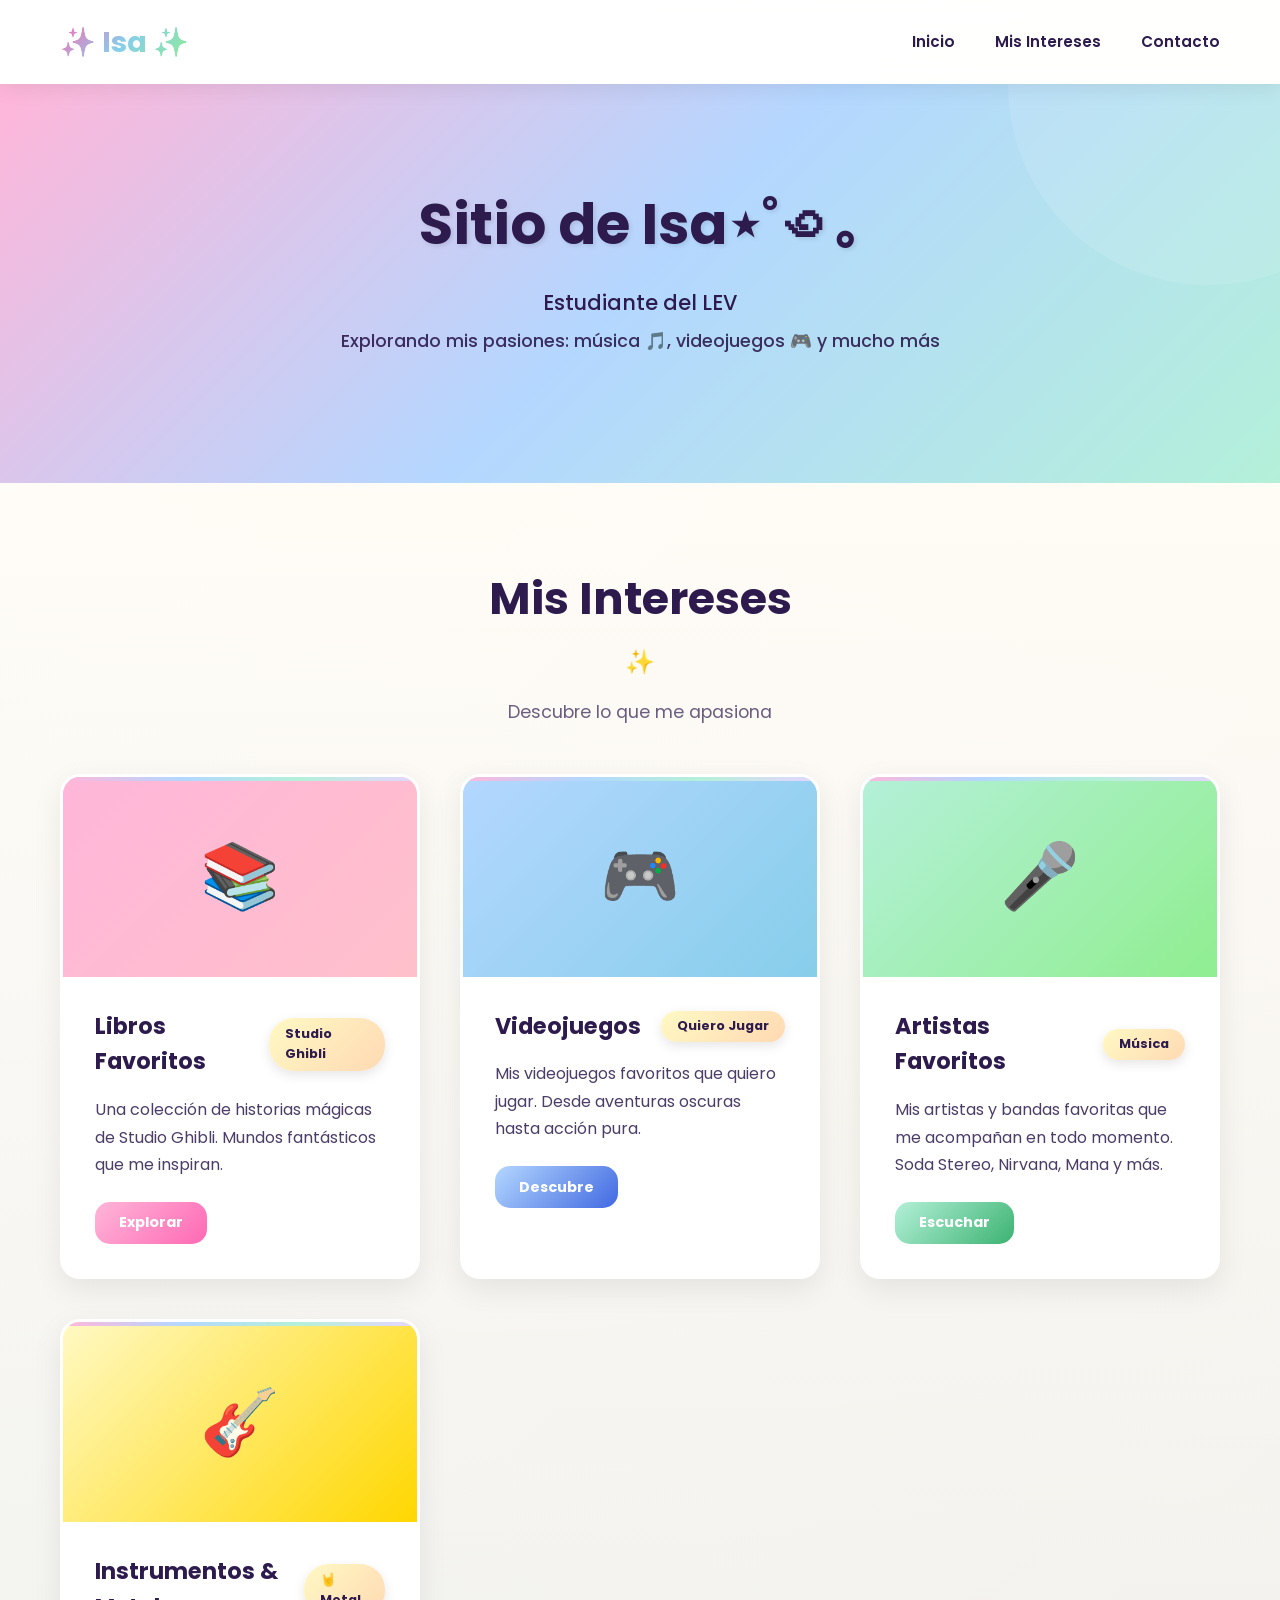
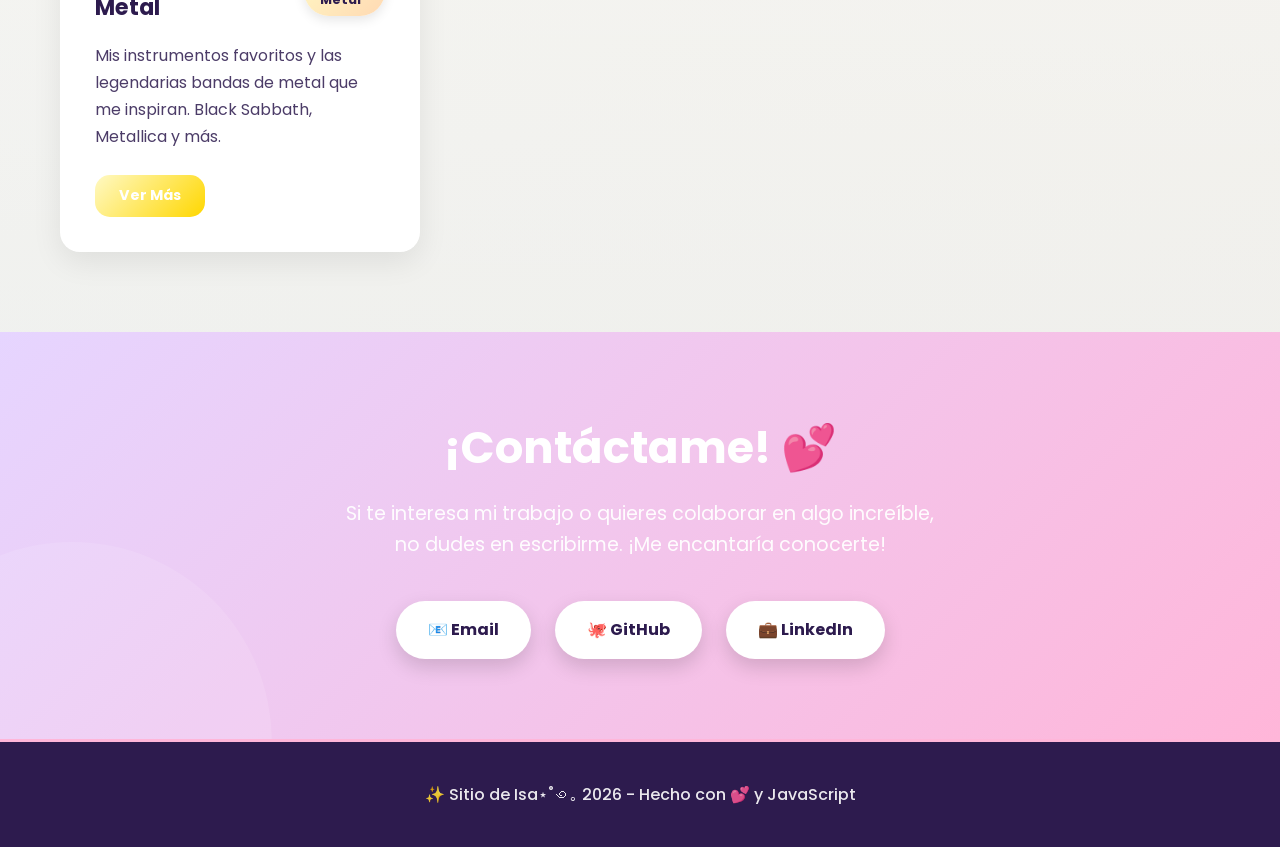
==== commit d9e52ff2: "Agregar todas las páginas: libros, videojuegos, artistas e instrumentos" ====
--- a/index.html
+++ b/index.html
@@ -38,7 +38,6 @@
             padding: 0 20px;
         }
 
-        /* Navegación */
         nav {
             background: rgba(255, 255, 255, 0.95);
             backdrop-filter: blur(10px);
@@ -63,6 +62,7 @@
             -webkit-text-fill-color: transparent;
             background-clip: text;
             animation: float 3s ease-in-out infinite;
+            text-decoration: none;
         }
 
         @keyframes float {
@@ -100,7 +100,6 @@
             width: 100%;
         }
 
-        /* Hero */
         .hero {
             background: linear-gradient(135deg, var(--rose) 0%, var(--blue) 50%, var(--mint) 100%);
             color: var(--dark);
@@ -172,6 +171,7 @@
             border: none;
             cursor: pointer;
             font-size: 1rem;
+            margin: 0.5rem;
         }
 
         .btn:hover {
@@ -179,11 +179,6 @@
             box-shadow: 0 12px 30px rgba(0, 0, 0, 0.25);
         }
 
-        .btn:active {
-            transform: translateY(-2px);
-        }
-
-        /* Proyectos */
         .projects {
             padding: 5rem 0;
             background: linear-gradient(180deg, rgba(255, 255, 255, 0.5), rgba(180, 215, 255, 0.2));
@@ -258,12 +253,6 @@
             position: relative;
         }
 
-        .card-image img {
-            width: 100%;
-            height: 100%;
-            object-fit: cover;
-        }
-
         .card-content {
             padding: 2rem;
         }
@@ -319,7 +308,6 @@
             box-shadow: 0 6px 15px rgba(0, 0, 0, 0.15);
         }
 
-        /* Contacto */
         .contact {
             background: linear-gradient(135deg, var(--lavender) 0%, var(--rose) 100%);
             color: white;
@@ -392,7 +380,6 @@
             box-shadow: 0 12px 30px rgba(0, 0, 0, 0.25);
         }
 
-        /* Footer */
         footer {
             background: var(--dark);
             color: white;
@@ -406,7 +393,6 @@
             font-weight: 500;
         }
 
-        /* Responsive */
         @media (max-width: 768px) {
             nav ul {
                 gap: 1rem;
@@ -438,36 +424,6 @@
             }
         }
 
-        @media (max-width: 480px) {
-            nav .container {
-                flex-direction: column;
-                gap: 1rem;
-            }
-
-            nav ul {
-                flex-direction: column;
-                gap: 0.8rem;
-                text-align: center;
-            }
-
-            .hero {
-                padding: 3rem 0;
-            }
-
-            .hero h1 {
-                font-size: 1.8rem;
-            }
-
-            .btn {
-                padding: 0.8rem 2rem;
-            }
-
-            .contact {
-                padding: 3rem 0;
-            }
-        }
-
-        /* Animaciones adicionales */
         @keyframes fadeInUp {
             from {
                 opacity: 0;
@@ -487,131 +443,85 @@
         .card:nth-child(2) { animation-delay: 0.2s; }
         .card:nth-child(3) { animation-delay: 0.3s; }
         .card:nth-child(4) { animation-delay: 0.4s; }
-        .card:nth-child(5) { animation-delay: 0.5s; }
-        .card:nth-child(6) { animation-delay: 0.6s; }
     </style>
 </head>
 <body>
-    <!-- Navegación -->
     <nav>
         <div class="container">
-            <div class="logo">✨ Isa ✨</div>
+            <a href="index.html" class="logo">✨ Isa ✨</a>
             <ul>
                 <li><a href="#inicio">Inicio</a></li>
-                <li><a href="#proyectos">Proyectos</a></li>
+                <li><a href="#proyectos">Mis Intereses</a></li>
                 <li><a href="#contacto">Contacto</a></li>
             </ul>
         </div>
     </nav>
 
-    <!-- Hero -->
     <section id="inicio" class="hero">
         <div class="container">
             <h1>Sitio de Isa⋆˚꩜｡</h1>
             <p>Estudiante del LEV</p>
-            <p class="subtitle">Creando proyectos increíbles con tecnología y creatividad</p>
-            <button class="btn" onclick="document.getElementById('proyectos').scrollIntoView({behavior: 'smooth'})">Ver mis proyectos 🎮</button>
+            <p class="subtitle">Explorando mis pasiones: música 🎵, videojuegos 🎮 y mucho más</p>
         </div>
     </section>
 
-    <!-- Proyectos -->
     <section id="proyectos" class="projects">
         <div class="container">
-            <h2 class="section-title">Mis Proyectos</h2>
-            <p class="section-subtitle">Explora mis creaciones escolares y personales</p>
+            <h2 class="section-title">Mis Intereses</h2>
+            <p class="section-subtitle">Descubre lo que me apasiona</p>
             <div class="grid">
                 <div class="card">
-                    <div class="card-image" style="background: linear-gradient(135deg, #FFB6D9, #FFC0CB);">
-                        🎮
-                    </div>
+                    <div class="card-image" style="background: linear-gradient(135deg, #FFB6D9, #FFC0CB);">📚</div>
                     <div class="card-content">
                         <div class="card-header">
-                            <h3>Calculadora</h3>
-                            <span class="tag">JavaScript</span>
-                        </div>
-                        <p>Una calculadora interactiva para realizar operaciones matemáticas. Proyecto donde aprendí los fundamentos de JavaScript.</p>
+                            <h3>Libros Favoritos</h3>
+                            <span class="tag">Studio Ghibli</span>
+                        </div>
+                        <p>Una colección de historias mágicas de Studio Ghibli. Mundos fantásticos que me inspiran.</p>
                         <div class="card-footer">
-                            <a href="#" style="background: linear-gradient(135deg, #FFB6D9, #FF69B4);">Ver más</a>
+                            <a href="libros.html" style="background: linear-gradient(135deg, #FFB6D9, #FF69B4);">Explorar</a>
                         </div>
                     </div>
                 </div>
 
                 <div class="card">
-                    <div class="card-image" style="background: linear-gradient(135deg, #B4D7FF, #87CEEB);">
-                        📝
-                    </div>
+                    <div class="card-image" style="background: linear-gradient(135deg, #B4D7FF, #87CEEB);">🎮</div>
                     <div class="card-content">
                         <div class="card-header">
-                            <h3>Lista de Tareas</h3>
-                            <span class="tag">HTML/CSS/JS</span>
-                        </div>
-                        <p>Aplicación para gestionar tareas diarias. Puedes agregar, completar y eliminar tareas de forma muy sencilla.</p>
+                            <h3>Videojuegos</h3>
+                            <span class="tag">Quiero Jugar</span>
+                        </div>
+                        <p>Mis videojuegos favoritos que quiero jugar. Desde aventuras oscuras hasta acción pura.</p>
                         <div class="card-footer">
-                            <a href="#" style="background: linear-gradient(135deg, #B4D7FF, #4169E1);">Ver más</a>
+                            <a href="videojuegos.html" style="background: linear-gradient(135deg, #B4D7FF, #4169E1);">Descubre</a>
                         </div>
                     </div>
                 </div>
 
                 <div class="card">
-                    <div class="card-image" style="background: linear-gradient(135deg, #B4F0D9, #90EE90);">
-                        🍽️
-                    </div>
+                    <div class="card-image" style="background: linear-gradient(135deg, #B4F0D9, #90EE90);">🎤</div>
                     <div class="card-content">
                         <div class="card-header">
-                            <h3>Página de Recetas</h3>
-                            <span class="tag">HTML/CSS</span>
-                        </div>
-                        <p>Un sitio web con mis recetas favoritas. Proyecto para practicar HTML, CSS y diseño responsivo moderno.</p>
+                            <h3>Artistas Favoritos</h3>
+                            <span class="tag">Música</span>
+                        </div>
+                        <p>Mis artistas y bandas favoritas que me acompañan en todo momento. Soda Stereo, Nirvana, Mana y más.</p>
                         <div class="card-footer">
-                            <a href="#" style="background: linear-gradient(135deg, #B4F0D9, #3CB371);">Ver más</a>
+                            <a href="artistas.html" style="background: linear-gradient(135deg, #B4F0D9, #3CB371);">Escuchar</a>
                         </div>
                     </div>
                 </div>
 
                 <div class="card">
-                    <div class="card-image" style="background: linear-gradient(135deg, #FFF9C4, #FFD700);">
-                        🎯
-                    </div>
+                    <div class="card-image" style="background: linear-gradient(135deg, #FFF9C4, #FFD700);">🎸</div>
                     <div class="card-content">
                         <div class="card-header">
-                            <h3>Juego de Memoria</h3>
-                            <span class="tag">JavaScript</span>
-                        </div>
-                        <p>Un juego interactivo donde debes encontrar parejas de tarjetas. Trabajo práctico para aprender lógica de programación.</p>
+                            <h3>Instrumentos & Metal</h3>
+                            <span class="tag">🤘 Metal</span>
+                        </div>
+                        <p>Mis instrumentos favoritos y las legendarias bandas de metal que me inspiran. Black Sabbath, Metallica y más.</p>
                         <div class="card-footer">
-                            <a href="#" style="background: linear-gradient(135deg, #FFF9C4, #FFD700);">Ver más</a>
-                        </div>
-                    </div>
-                </div>
-
-                <div class="card">
-                    <div class="card-image" style="background: linear-gradient(135deg, #E6D5FF, #DDA0DD);">
-                        🖼️
-                    </div>
-                    <div class="card-content">
-                        <div class="card-header">
-                            <h3>Galería de Fotos</h3>
-                            <span class="tag">HTML/CSS</span>
-                        </div>
-                        <p>Una galería de fotos con efectos hover animados. Proyecto para aprender sobre diseño responsivo y CSS avanzado.</p>
-                        <div class="card-footer">
-                            <a href="#" style="background: linear-gradient(135deg, #E6D5FF, #9370DB);">Ver más</a>
-                        </div>
-                    </div>
-                </div>
-
-                <div class="card">
-                    <div class="card-image" style="background: linear-gradient(135deg, #FFD9B3, #FFB347);">
-                        📚
-                    </div>
-                    <div class="card-content">
-                        <div class="card-header">
-                            <h3>Mi Primer Blog</h3>
-                            <span class="tag">HTML/CSS</span>
-                        </div>
-                        <p>Un blog simple donde publico mis reflexiones sobre programación y aprendizaje. Mi primer proyecto web.</p>
-                        <div class="card-footer">
-                            <a href="#" style="background: linear-gradient(135deg, #FFD9B3, #FF8C00);">Ver más</a>
+                            <a href="instrumentos.html" style="background: linear-gradient(135deg, #FFF9C4, #FFD700);">Ver Más</a>
                         </div>
                     </div>
                 </div>
@@ -619,7 +529,6 @@
         </div>
     </section>
 
-    <!-- Contacto -->
     <section id="contacto" class="contact">
         <div class="container">
             <h2>¡Contáctame! 💕</h2>
@@ -632,47 +541,10 @@
         </div>
     </section>
 
-    <!-- Footer -->
     <footer>
         <div class="container">
             <p>✨ Sitio de Isa⋆˚꩜｡ 2026 - Hecho con 💕 y JavaScript</p>
         </div>
     </footer>
-
-    <script>
-        // Efecto paralax suave en scroll
-        window.addEventListener('scroll', () => {
-            const hero = document.querySelector('.hero');
-            const scrollY = window.scrollY;
-            if (hero) {
-                hero.style.transform = `translateY(${scrollY * 0.5}px)`;
-            }
-        });
-
-        // Efecto de hover en cards
-        const cards = document.querySelectorAll('.card');
-        cards.forEach(card => {
-            card.addEventListener('mouseenter', function() {
-                this.style.boxShadow = '0 30px 60px rgba(0, 0, 0, 0.2)';
-            });
-            card.addEventListener('mouseleave', function() {
-                this.style.boxShadow = '0 10px 30px rgba(0, 0, 0, 0.08)';
-            });
-        });
-
-        // Scroll suave para navegación
-        document.querySelectorAll('a[href^="#"]').forEach(anchor => {
-            anchor.addEventListener('click', function (e) {
-                e.preventDefault();
-                const target = document.querySelector(this.getAttribute('href'));
-                if (target) {
-                    target.scrollIntoView({
-                        behavior: 'smooth',
-                        block: 'start'
-                    });
-                }
-            });
-        });
-    </script>
 </body>
-</html>
+</html>
